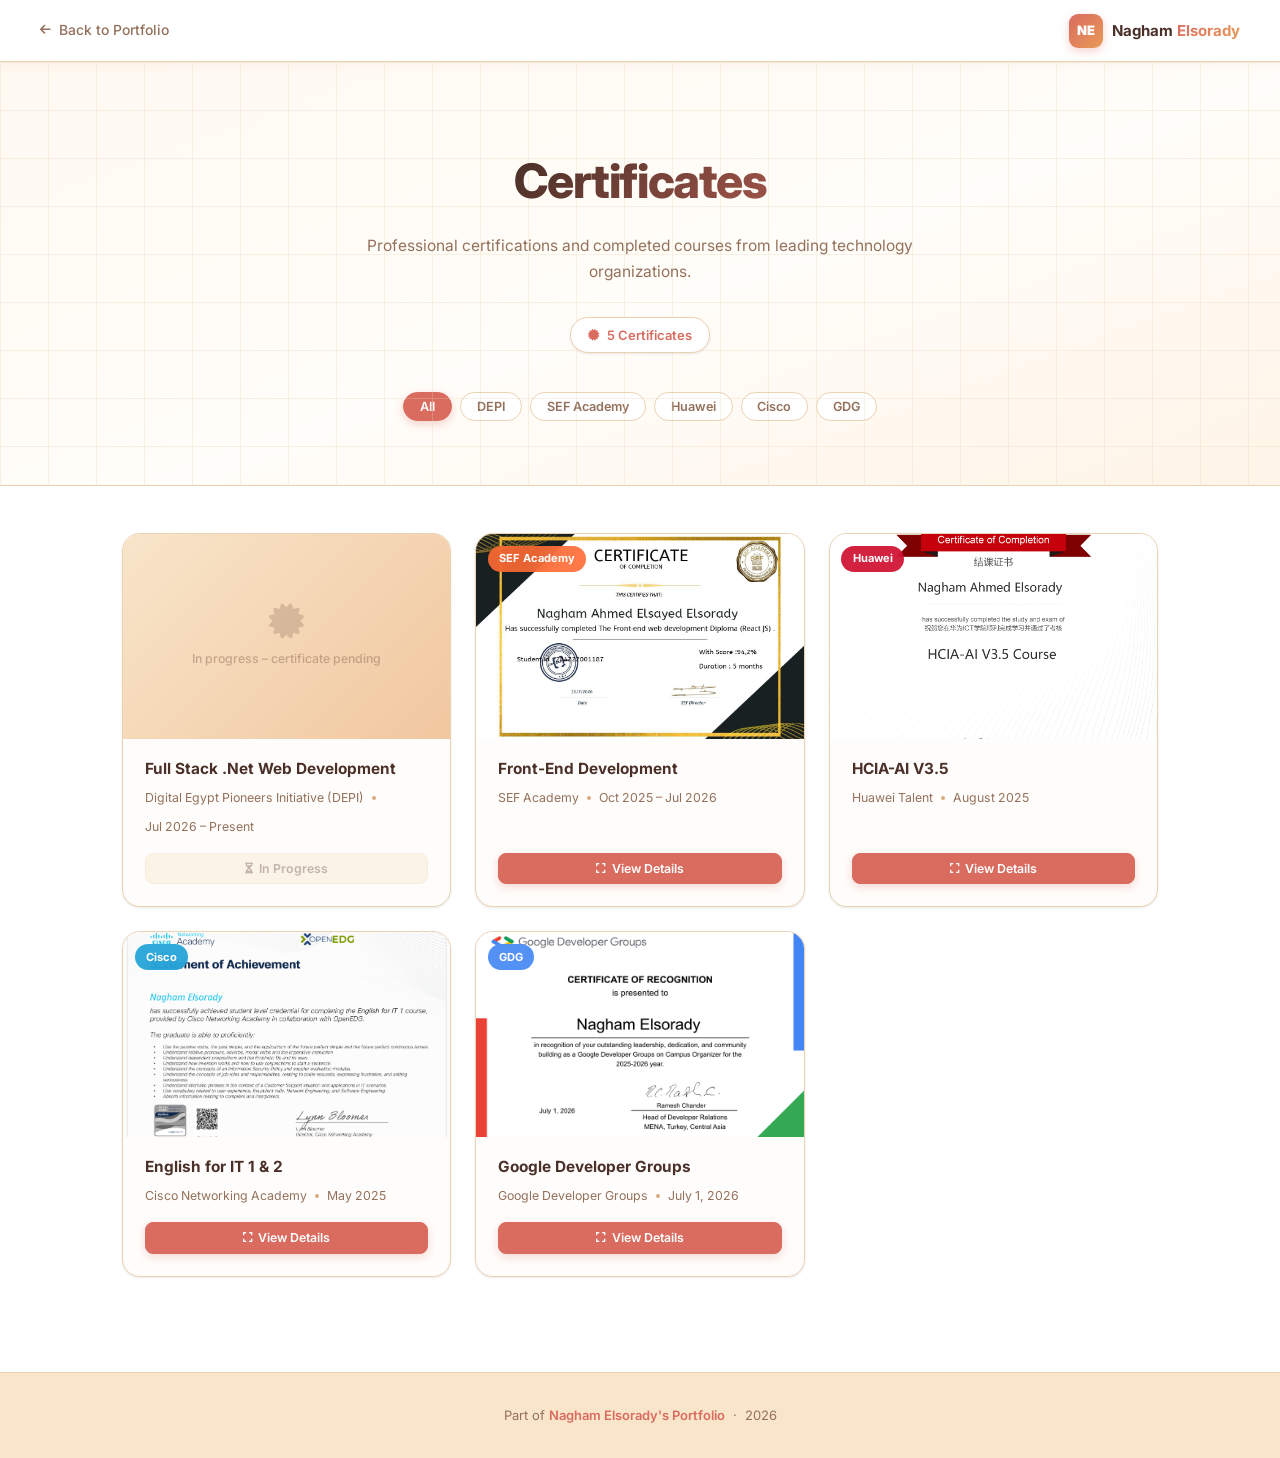
==== certificates.html @ 0311e445 "first commit" ====
<!DOCTYPE html>
<html lang="en">
<head>
  <meta charset="UTF-8" />
  <meta name="viewport" content="width=device-width, initial-scale=1.0"/>
  <title>Certificates – Nagham Elsorady</title>
  <link href="https://fonts.googleapis.com/css2?family=Inter:wght@300;400;500;600;700;800&family=Fira+Code:wght@400;500&display=swap" rel="stylesheet"/>
  <link rel="stylesheet" href="https://cdnjs.cloudflare.com/ajax/libs/font-awesome/6.5.0/css/all.min.css"/>
  <style>
    *, *::before, *::after { box-sizing: border-box; margin: 0; padding: 0; }
    :root {
      --bg: #ffffff; --bg2: #f8e5ca; --bg3: #f1c79f; --card: #fffdfb;
      --border: #ead2b4; --border2: #d7aa7e;
      --accent: #d96b5f; --accent2: #557cc8; --accent3: #e99a58; --accent4: #c8794f;
      --text: #4a3028; --text2: #69483b; --muted: #94715c;
      --shadow-sm: 0 1px 3px rgba(74,48,40,.07), 0 1px 2px rgba(74,48,40,.04);
      --shadow-md: 0 4px 16px rgba(74,48,40,.10), 0 2px 6px rgba(74,48,40,.05);
      --shadow-lg: 0 12px 40px rgba(217,107,95,.16), 0 4px 12px rgba(74,48,40,.08);
      --shadow-hover: 0 16px 48px rgba(217,107,95,.22), 0 6px 16px rgba(74,48,40,.08);
      --r-sm: 8px; --r-md: 12px; --r-lg: 18px; --r-xl: 24px;
    }
    html { font-size: 99%; scroll-behavior: smooth; }
    body { font-family: 'Inter', sans-serif; background: var(--bg); color: var(--text); line-height: 1.7; overflow-x: hidden; font-size: 15px; }

    /* ── TOPBAR ── */
    .topbar {
      position: sticky; top: 0; z-index: 200;
      background: rgba(255,255,255,.95);
      backdrop-filter: blur(18px) saturate(180%);
      border-bottom: 1px solid var(--border);
      padding: 0 2.5rem; height: 62px;
      display: flex; align-items: center; justify-content: space-between;
      box-shadow: 0 1px 12px rgba(217,107,95,.10);
    }
    .back-btn {
      display: inline-flex; align-items: center; gap: .5rem;
      text-decoration: none; color: var(--muted); font-size: .88rem; font-weight: 500;
      transition: color .2s;
    }
    .back-btn:hover { color: var(--accent); }
    .logo-link { text-decoration: none; display: flex; align-items: center; gap: .6rem; }
    .logo-mark {
      width: 34px; height: 34px; border-radius: 9px;
      background: linear-gradient(135deg, var(--accent), var(--accent3));
      color: #fff; font-weight: 900; font-size: .82rem;
      display: flex; align-items: center; justify-content: center;
      box-shadow: 0 3px 10px rgba(217,107,95,.3);
    }
    .logo-name { font-size: .95rem; font-weight: 700; color: var(--text); }
    .logo-name em { font-style: normal; background: linear-gradient(135deg, var(--accent), var(--accent3)); -webkit-background-clip: text; -webkit-text-fill-color: transparent; background-clip: text; }

    /* ── PAGE HERO ── */
    .page-hero {
      background: linear-gradient(160deg, #fffaf2 0%, #fffdf9 55%, #fff4e7 100%);
      border-bottom: 1px solid var(--border);
      padding: 5rem 2.5rem 4rem; text-align: center;
      position: relative; overflow: hidden;
    }
    .page-hero::before {
      content: ''; position: absolute; inset: 0;
      background-image: linear-gradient(var(--border) 1px, transparent 1px), linear-gradient(90deg, var(--border) 1px, transparent 1px);
      background-size: 48px 48px; opacity: .3;
    }
    .page-hero-inner { position: relative; z-index: 1; max-width: 640px; margin: 0 auto; }
    .page-hero h1 {
      font-size: clamp(2rem, 5vw, 3rem); font-weight: 800; letter-spacing: -.03em; margin-bottom: .7rem;
      background: linear-gradient(135deg, var(--text) 30%, var(--accent) 100%);
      -webkit-background-clip: text; -webkit-text-fill-color: transparent; background-clip: text;
    }
    .page-hero p { color: var(--muted); font-size: .98rem; margin-bottom: 2rem; }
    .cert-count {
      display: inline-flex; align-items: center; gap: .5rem;
      background: #fff; border: 1px solid var(--border); border-radius: 50px;
      padding: .35rem 1.1rem; font-size: .82rem; color: var(--accent); font-weight: 600;
      box-shadow: var(--shadow-sm);
    }

    /* ── FILTER BAR ── */
    .filter-bar {
      display: flex; align-items: center; justify-content: center;
      gap: .5rem; flex-wrap: wrap;
      max-width: 900px; margin: 2.5rem auto 0; padding: 0 2rem;
    }
    .filter-btn {
      padding: .38rem 1rem; border-radius: 50px;
      border: 1px solid var(--border); background: #fff;
      font-size: .8rem; font-weight: 600; color: var(--muted);
      cursor: pointer; transition: all .2s; font-family: 'Inter', sans-serif;
    }
    .filter-btn:hover { border-color: var(--accent); color: var(--accent); }
    .filter-btn.active {
      background: var(--accent); border-color: var(--accent); color: #fff;
      box-shadow: 0 3px 10px rgba(217,107,95,.3);
    }

    /* ── GRID ── */
    .certs-section { max-width: 1100px; margin: 0 auto; padding: 3rem 2rem 6rem; }
    .certs-grid {
      display: grid;
      grid-template-columns: repeat(auto-fill, minmax(320px, 1fr));
      gap: 1.5rem;
    }

    /* ── CERT CARD ── */
    .cert-card {
      background: var(--card); border: 1px solid var(--border);
      border-radius: var(--r-lg); overflow: hidden;
      box-shadow: var(--shadow-sm); transition: all .28s;
      display: flex; flex-direction: column;
    }
    .cert-card:hover {
      transform: translateY(-5px);
      box-shadow: var(--shadow-hover);
      border-color: rgba(217,107,95,.3);
    }

    /* thumbnail */
    .cert-thumb {
      position: relative; aspect-ratio: 16/10;
      overflow: hidden; background: var(--bg2); cursor: pointer;
    }
    .cert-thumb img { width: 100%; height: 100%; object-fit: cover; display: block; transition: transform .4s; }
    .cert-card:hover .cert-thumb img { transform: scale(1.04); }
    .cert-thumb-overlay {
      position: absolute; inset: 0;
      background: linear-gradient(to top, rgba(74,48,40,.5) 0%, transparent 50%);
      opacity: 0; transition: opacity .28s;
      display: flex; align-items: center; justify-content: center;
    }
    .cert-card:hover .cert-thumb-overlay { opacity: 1; }
    .cert-thumb-overlay i { color: #fff; font-size: 2rem; filter: drop-shadow(0 2px 8px rgba(0,0,0,.4)); }

    /* placeholder thumb */
    .cert-thumb-placeholder {
      aspect-ratio: 16/10;
      background: linear-gradient(135deg, var(--bg2), var(--bg3, #e2e7f5));
      display: flex; flex-direction: column; align-items: center; justify-content: center;
      gap: .6rem; color: var(--muted);
    }
    .cert-thumb-placeholder i { font-size: 2.2rem; opacity: .3; }
    .cert-thumb-placeholder span { font-size: .78rem; font-weight: 500; opacity: .5; }

    /* issuer badge */
    .cert-issuer-badge {
      position: absolute; top: .75rem; left: .75rem;
      padding: .22rem .7rem; border-radius: 50px;
      font-size: .7rem; font-weight: 700;
      backdrop-filter: blur(8px);
    }
    .badge-depi    { background: rgba(0,120,212,.9);  color: #fff; }
    .badge-sef     { background: rgba(255,107,53,.9); color: #fff; }
    .badge-huawei  { background: rgba(207,10,44,.9);  color: #fff; }
    .badge-cisco   { background: rgba(27,160,215,.9); color: #fff; }
    .badge-gdg     { background: rgba(66,133,244,.9); color: #fff; }

    /* card body */
    .cert-body { padding: 1.2rem 1.4rem 1.4rem; flex: 1; display: flex; flex-direction: column; }
    .cert-name { font-weight: 700; font-size: .97rem; color: var(--text); line-height: 1.4; margin-bottom: .5rem; }
    .cert-meta {
      display: flex; align-items: center; gap: .5rem;
      font-size: .78rem; color: var(--muted); margin-bottom: 1rem; flex-wrap: wrap;
    }
    .cert-meta-dot { width: 4px; height: 4px; border-radius: 50%; background: var(--border2); }
    .cert-actions { margin-top: auto; display: flex; gap: .6rem; }
    .cert-btn {
      flex: 1; display: inline-flex; align-items: center; justify-content: center; gap: .4rem;
      padding: .45rem .8rem; border-radius: var(--r-sm);
      font-size: .78rem; font-weight: 600; cursor: pointer;
      text-decoration: none; transition: all .22s; border: 1px solid var(--border);
      background: var(--bg2); color: var(--text2); font-family: 'Inter', sans-serif;
    }
    .cert-btn:hover { border-color: var(--accent); color: var(--accent); background: rgba(217,107,95,.08); }
    .cert-btn.primary { background: var(--accent); color: #fff; border-color: var(--accent); box-shadow: 0 3px 10px rgba(217,107,95,.25); }
    .cert-btn.primary:hover { background: #b9544f; box-shadow: 0 6px 18px rgba(217,107,95,.35); transform: translateY(-1px); }
    .cert-btn:disabled, .cert-btn.disabled { opacity: .4; cursor: not-allowed; pointer-events: none; }

    /* ── LIGHTBOX ── */
    .lightbox {
      position: fixed; inset: 0; z-index: 9999;
      background: rgba(10,12,30,.93);
      display: flex; align-items: center; justify-content: center;
      opacity: 0; pointer-events: none; transition: opacity .25s;
      backdrop-filter: blur(8px);
    }
    .lightbox.open { opacity: 1; pointer-events: all; }
    .lightbox img { max-width: 92vw; max-height: 90vh; border-radius: var(--r-md); box-shadow: 0 30px 80px rgba(0,0,0,.5); object-fit: contain; }
    .lb-close {
      position: fixed; top: 1.2rem; right: 1.5rem;
      color: #fff; cursor: pointer; background: rgba(255,255,255,.12); border: none;
      width: 44px; height: 44px; border-radius: 50%;
      display: flex; align-items: center; justify-content: center; font-size: 1.4rem;
      transition: background .2s;
    }
    .lb-close:hover { background: rgba(255,255,255,.25); }
    .lb-info {
      position: fixed; bottom: 1.8rem; left: 50%; transform: translateX(-50%);
      background: rgba(255,255,255,.1); backdrop-filter: blur(8px);
      border-radius: 50px; padding: .5rem 1.4rem;
      color: #fff; font-size: .83rem; font-weight: 500;
      text-align: center; white-space: nowrap;
    }

    /* ── FOOTER ── */
    footer { text-align: center; padding: 2rem; border-top: 1px solid var(--border); color: var(--muted); font-size: .82rem; background: var(--bg2); }
    footer a { color: var(--accent); text-decoration: none; font-weight: 600; }

    /* ── RESPONSIVE ── */
    @media(max-width: 640px) {
      .certs-grid { grid-template-columns: 1fr; }
      .topbar { padding: 0 1.2rem; }
      .page-hero { padding: 4rem 1.5rem 3rem; }
    }
  </style>
</head>
<body>

<!-- TOPBAR -->
<div class="topbar">
  <a href="index.html" class="back-btn"><i class="fa-solid fa-arrow-left fa-sm"></i> Back to Portfolio</a>
  <a href="index.html" class="logo-link">
    <div class="logo-mark">NE</div>
    <span class="logo-name">Nagham <em>Elsorady</em></span>
  </a>
</div>

<!-- PAGE HERO -->
<div class="page-hero">
  <div class="page-hero-inner">
    <h1>Certificates</h1>
    <p>Professional certifications and completed courses from leading technology organizations.</p>
    <span class="cert-count"><i class="fa-solid fa-certificate fa-sm"></i> 5 Certificates</span>
  </div>
  <!-- FILTER BAR -->
  <div class="filter-bar">
    <button class="filter-btn active" onclick="filterCerts('all', this)">All</button>
    <button class="filter-btn" onclick="filterCerts('depi', this)">DEPI</button>
    <button class="filter-btn" onclick="filterCerts('sef', this)">SEF Academy</button>
    <button class="filter-btn" onclick="filterCerts('huawei', this)">Huawei</button>
    <button class="filter-btn" onclick="filterCerts('cisco', this)">Cisco</button>
    <button class="filter-btn" onclick="filterCerts('gdg', this)">GDG</button>
  </div>
</div>

<!-- CERTIFICATES GRID -->
<div class="certs-section">
  <div class="certs-grid">

    <!-- 1. DEPI - Full Stack .Net -->
    <div class="cert-card" data-issuer="depi" id="cert-depi">
      <div class="cert-thumb-placeholder">
        <i class="fa-solid fa-certificate"></i>
        <span>In progress – certificate pending</span>
      </div>
      <div class="cert-body">
        <div class="cert-name">Full Stack .Net Web Development</div>
        <div class="cert-meta">
          <span>Digital Egypt Pioneers Initiative (DEPI)</span>
          <span class="cert-meta-dot"></span>
          <span>Jul 2026 – Present</span>
        </div>
        <div class="cert-actions">
          <button class="cert-btn disabled" disabled><i class="fa-solid fa-hourglass-half fa-sm"></i> In Progress</button>
        </div>
      </div>
    </div>

    <!-- 2. SEF Academy - Front-End Development -->
    <div class="cert-card" data-issuer="sef" id="cert-frontend">
      <div class="cert-thumb" onclick="openLightbox('images/certificates/FrontEnd.jpeg', 'Front-End Development – SEF Academy')">
        <img src="images/certificates/FrontEnd.jpeg" alt="Front-End Development – SEF Academy" loading="lazy"/>
        <div class="cert-thumb-overlay"><i class="fa-solid fa-expand"></i></div>
        <span class="cert-issuer-badge badge-sef">SEF Academy</span>
      </div>
      <div class="cert-body">
        <div class="cert-name">Front-End Development</div>
        <div class="cert-meta">
          <span>SEF Academy</span>
          <span class="cert-meta-dot"></span>
          <span>Oct 2025 – Jul 2026</span>
        </div>
        <div class="cert-actions">
          <button class="cert-btn primary" onclick="openLightbox('images/certificates/FrontEnd.jpeg', 'Front-End Development – SEF Academy')"><i class="fa-solid fa-expand fa-sm"></i> View Details</button>
        </div>
      </div>
    </div>

    <!-- 3. Huawei - HCIA-AI -->
    <div class="cert-card" data-issuer="huawei" id="cert-huawei">
      <div class="cert-thumb" onclick="openLightbox('images/certificates/photo.png', 'HCIA-AI V3.5')">
        <img src="images/certificates/photo.png" alt="HCIA-AI V3.5" loading="lazy"/>
        <div class="cert-thumb-overlay"><i class="fa-solid fa-expand"></i></div>
        <span class="cert-issuer-badge badge-huawei">Huawei</span>
      </div>
      <div class="cert-body">
        <div class="cert-name">HCIA-AI V3.5</div>
        <div class="cert-meta">
          <span>Huawei Talent</span>
          <span class="cert-meta-dot"></span>
          <span>August 2025</span>
        </div>
        <div class="cert-actions">
          <button class="cert-btn primary" onclick="openLightbox('images/certificates/photo.png', 'HCIA-AI V3.5')"><i class="fa-solid fa-expand fa-sm"></i> View Details</button>
        </div>
      </div>
    </div>

    <!-- 4. Cisco - English for IT -->
    <div class="cert-card" data-issuer="cisco" id="cert-english">
      <div class="cert-thumb" onclick="openLightbox('images/certificates/English for IT.png', 'English for IT 1 & 2')">
        <img src="images/certificates/English for IT.png" alt="English for IT 1 & 2" loading="lazy"/>
        <div class="cert-thumb-overlay"><i class="fa-solid fa-expand"></i></div>
        <span class="cert-issuer-badge badge-cisco">Cisco</span>
      </div>
      <div class="cert-body">
        <div class="cert-name">English for IT 1 &amp; 2</div>
        <div class="cert-meta">
          <span>Cisco Networking Academy</span>
          <span class="cert-meta-dot"></span>
          <span>May 2025</span>
        </div>
        <div class="cert-actions">
          <button class="cert-btn primary" onclick="openLightbox('images/certificates/English for IT.png', 'English for IT 1 & 2')"><i class="fa-solid fa-expand fa-sm"></i> View Details</button>
        </div>
      </div>
    </div>

    <!-- 5. Google Developer Groups - Certificate of Recognition -->
    <div class="cert-card" data-issuer="gdg" id="cert-gdg">
      <div class="cert-thumb" onclick="openLightbox('images/certificates/GDG Certificte.png', 'Certificate of Recognition – Google Developer Groups')">
        <img src="images/certificates/GDG Certificte.png" alt="Certificate of Recognition – Google Developer Groups" loading="lazy"/>
        <div class="cert-thumb-overlay"><i class="fa-solid fa-expand"></i></div>
        <span class="cert-issuer-badge badge-gdg">GDG</span>
      </div>
      <div class="cert-body">
        <div class="cert-name">Google Developer Groups</div>
        <div class="cert-meta">
          <span>Google Developer Groups</span>
          <span class="cert-meta-dot"></span>
          <span>July 1, 2026</span>
        </div>
        <div class="cert-actions">
          <button class="cert-btn primary" onclick="openLightbox('images/certificates/GDG Certificte.png', 'Certificate of Recognition – Google Developer Groups')"><i class="fa-solid fa-expand fa-sm"></i> View Details</button>
        </div>
      </div>
    </div>

  </div>
</div>

<!-- LIGHTBOX -->
<div class="lightbox" id="lightbox" onclick="closeLightboxBg(event)">
  <button class="lb-close" onclick="closeLightbox()"><i class="fa-solid fa-xmark"></i></button>
  <img id="lb-img" src="" alt=""/>
  <div class="lb-info" id="lb-info"></div>
</div>

<footer>
  <p>Part of <a href="index.html">Nagham Elsorady's Portfolio</a> &nbsp;·&nbsp; 2026</p>
</footer>

<script>
  /* ── Lightbox ── */
  function openLightbox(src, name) {
    document.getElementById('lb-img').src = src;
    document.getElementById('lb-info').textContent = name;
    document.getElementById('lightbox').classList.add('open');
    document.body.style.overflow = 'hidden';
  }
  function closeLightbox() {
    document.getElementById('lightbox').classList.remove('open');
    document.body.style.overflow = '';
  }
  function closeLightboxBg(e) { if (e.target === document.getElementById('lightbox')) closeLightbox(); }
  document.addEventListener('keydown', e => { if (e.key === 'Escape') closeLightbox(); });

  /* ── Highlight on anchor ── */
  window.addEventListener('load', () => {
    const hash = window.location.hash;
    if (hash) {
      const el = document.querySelector(hash);
      if (el) {
        setTimeout(() => {
          el.scrollIntoView({ behavior: 'smooth', block: 'center' });
          el.style.transition = 'box-shadow .3s, border-color .3s';
          el.style.boxShadow = '0 0 0 3px rgba(217,107,95,.4)';
          el.style.borderColor = 'var(--accent)';
          setTimeout(() => { el.style.boxShadow = ''; el.style.borderColor = ''; }, 2000);
        }, 300);
      }
    }
  });
  function filterCerts(issuer, btn) {
    document.querySelectorAll('.filter-btn').forEach(b => b.classList.remove('active'));
    btn.classList.add('active');
    document.querySelectorAll('.cert-card').forEach(card => {
      const show = issuer === 'all' || card.dataset.issuer === issuer;
      card.style.display = show ? '' : 'none';
    });
  }
</script>
</body>
</html>
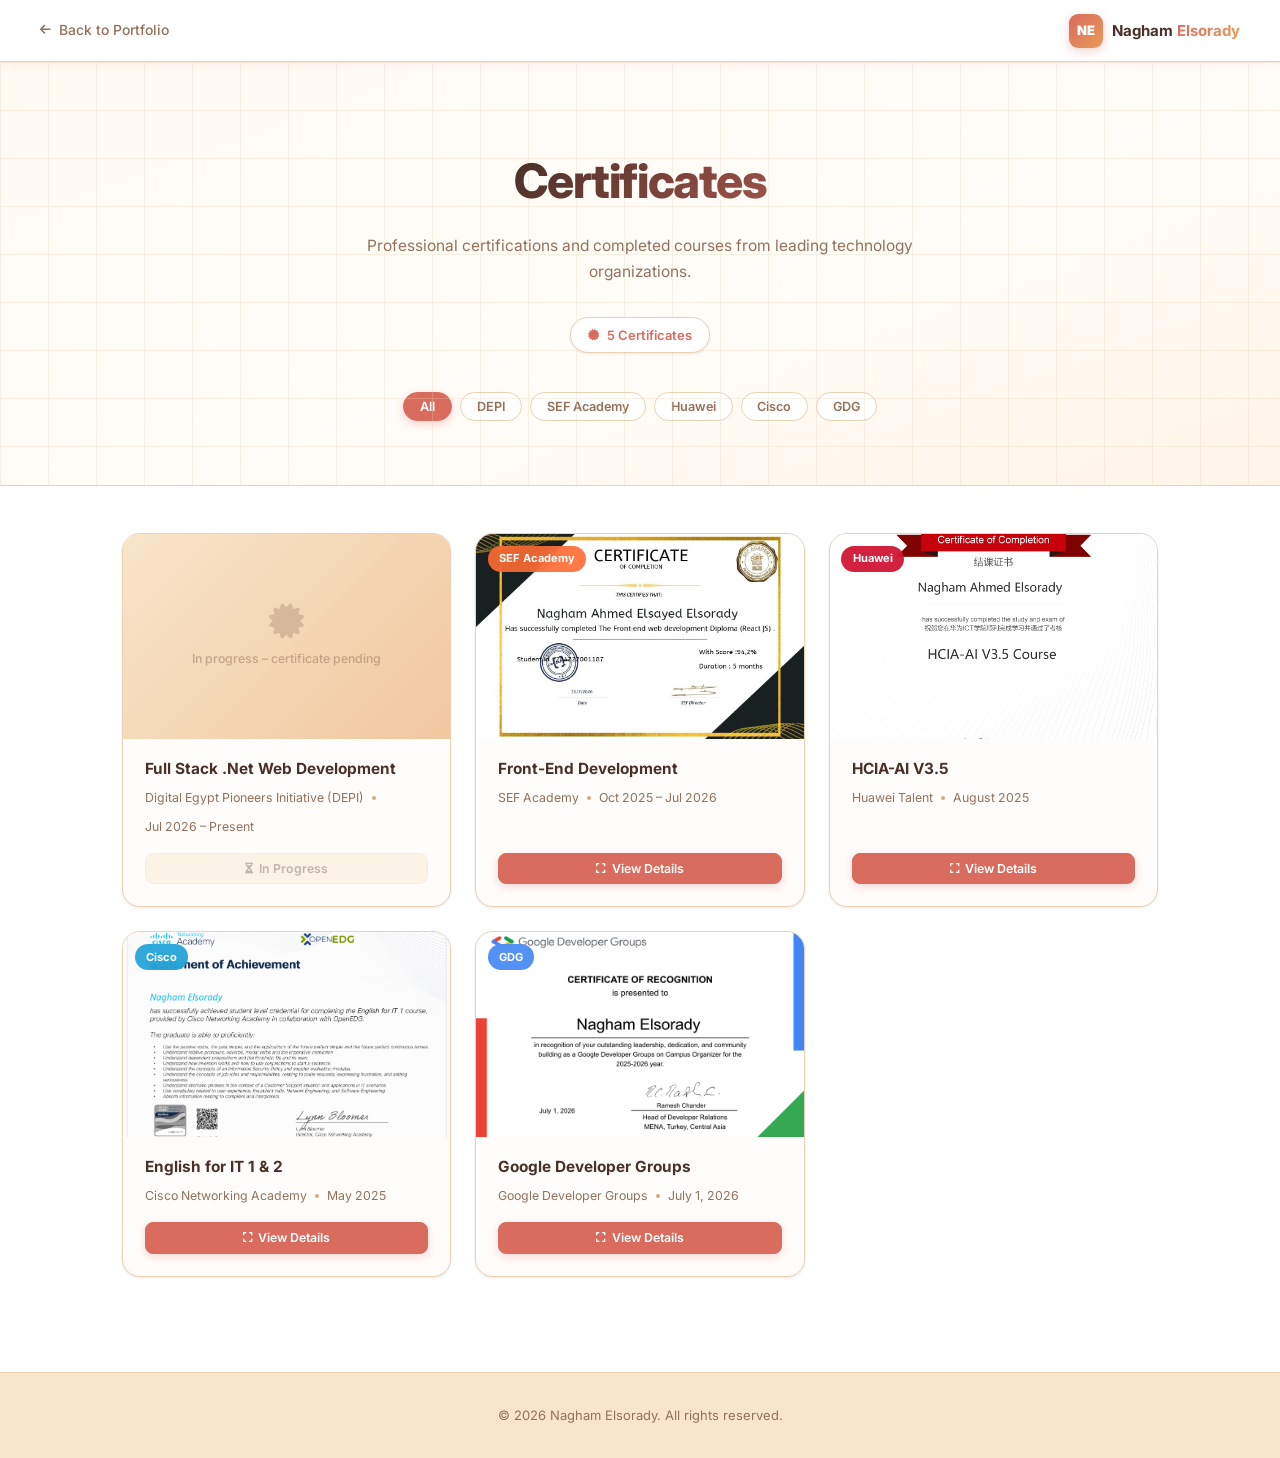
==== commit f48e43b7: "Update footer copyright text across multiple pages" ====
--- a/certificates.html
+++ b/certificates.html
@@ -355,7 +355,7 @@
 </div>
 
 <footer>
-  <p>Part of <a href="index.html">Nagham Elsorady's Portfolio</a> &nbsp;·&nbsp; 2026</p>
+  <p>&copy; 2026 Nagham Elsorady. All rights reserved.</p>
 </footer>
 
 <script>
